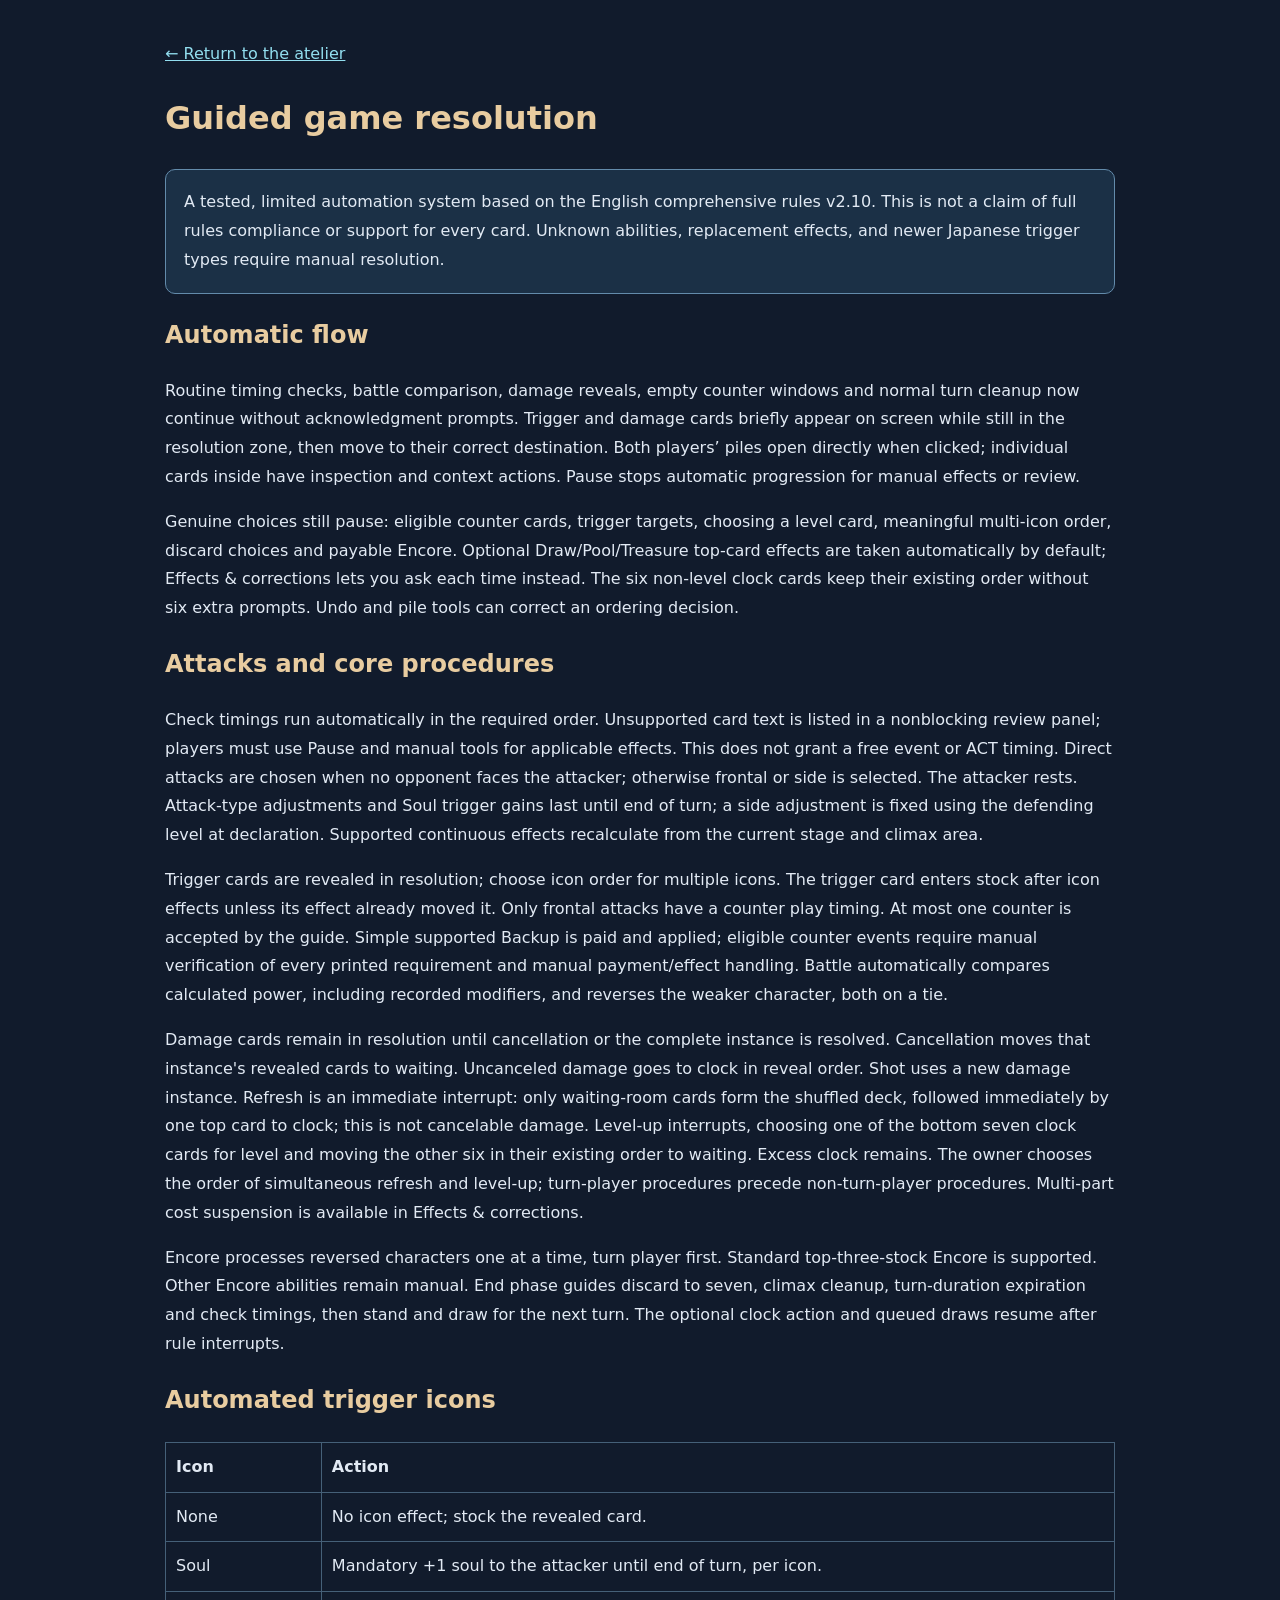
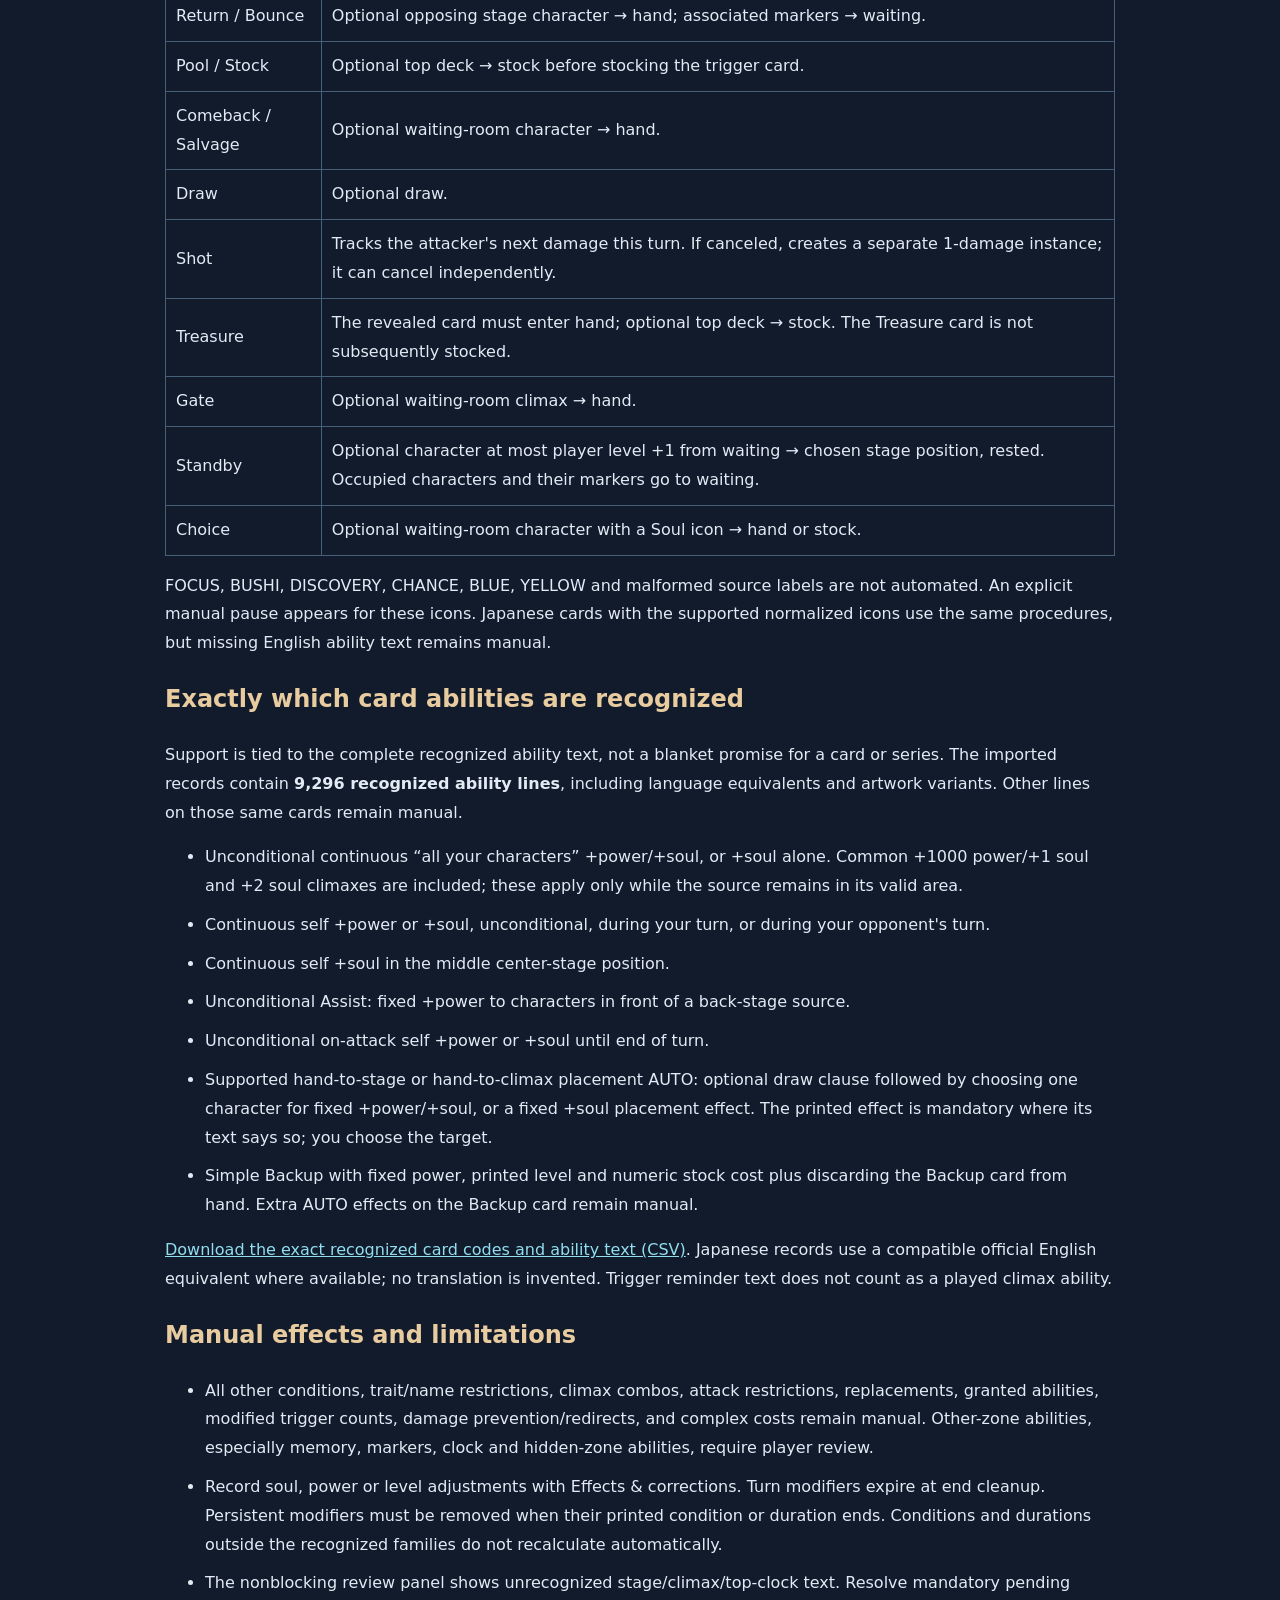
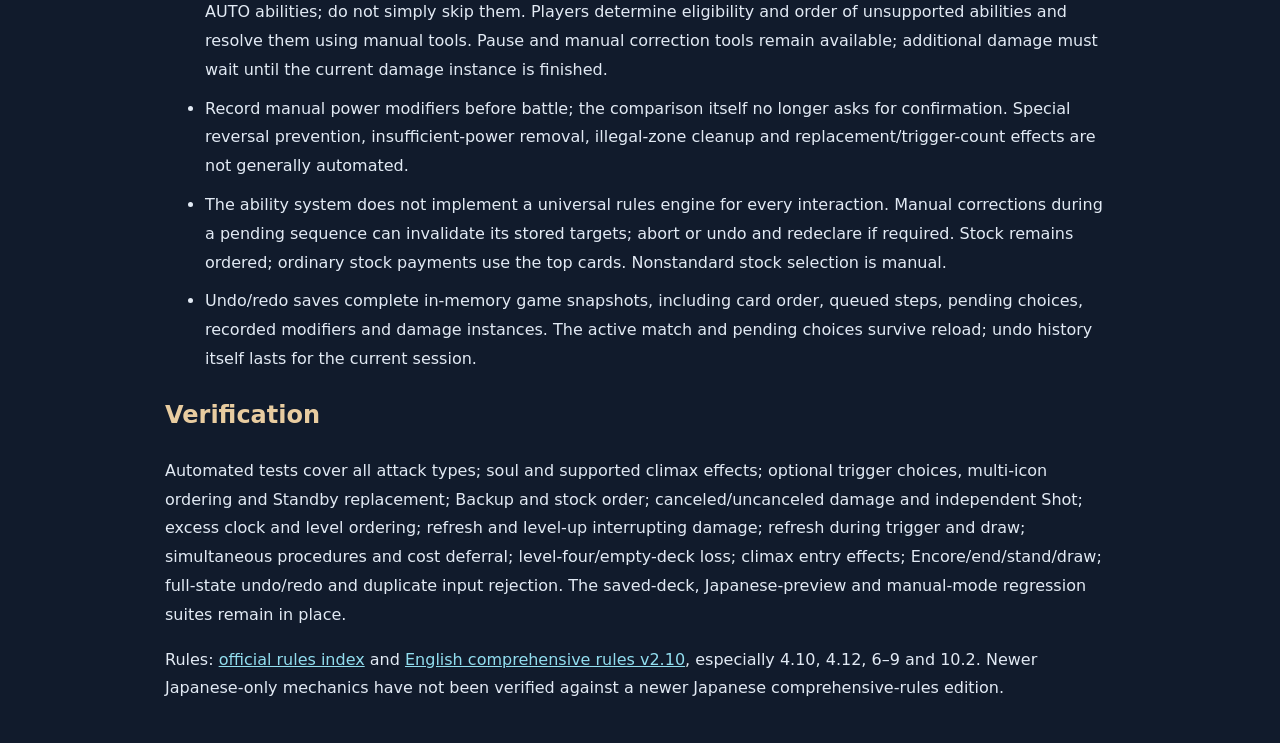
==== automation-support.html @ e381fa18 "Publish Weiss Schwarz Studio website" ====
<!doctype html><html lang="en"><meta charset="utf-8"><meta name="viewport" content="width=device-width, initial-scale=1"><title>Guided resolution — ability support</title><style>body{margin:40px auto;padding:0 24px;max-width:950px;background:#111b2c;color:#e2eaf4;font:16px/1.8 system-ui}h1,h2{color:#e8cca0}a{color:#92deef}li{margin:10px 0}aside{padding:18px;border:1px solid #638bab;background:#1b3046;border-radius:10px}table{border-collapse:collapse;width:100%}td,th{padding:10px;border:1px solid #456078;text-align:left}</style><body><a href="./?resolution=1">← Return to the atelier</a><h1>Guided game resolution</h1><aside>A tested, limited automation system based on the English comprehensive rules v2.10. This is not a claim of full rules compliance or support for every card. Unknown abilities, replacement effects, and newer Japanese trigger types require manual resolution.</aside>
<h2>Automatic flow</h2><p>Routine timing checks, battle comparison, damage reveals, empty counter windows and normal turn cleanup now continue without acknowledgment prompts. Trigger and damage cards briefly appear on screen while still in the resolution zone, then move to their correct destination. Both players’ piles open directly when clicked; individual cards inside have inspection and context actions. Pause stops automatic progression for manual effects or review.</p><p>Genuine choices still pause: eligible counter cards, trigger targets, choosing a level card, meaningful multi-icon order, discard choices and payable Encore. Optional Draw/Pool/Treasure top-card effects are taken automatically by default; Effects & corrections lets you ask each time instead. The six non-level clock cards keep their existing order without six extra prompts. Undo and pile tools can correct an ordering decision.</p><h2>Attacks and core procedures</h2><p>Check timings run automatically in the required order. Unsupported card text is listed in a nonblocking review panel; players must use Pause and manual tools for applicable effects. This does not grant a free event or ACT timing. Direct attacks are chosen when no opponent faces the attacker; otherwise frontal or side is selected. The attacker rests. Attack-type adjustments and Soul trigger gains last until end of turn; a side adjustment is fixed using the defending level at declaration. Supported continuous effects recalculate from the current stage and climax area.</p><p>Trigger cards are revealed in resolution; choose icon order for multiple icons. The trigger card enters stock after icon effects unless its effect already moved it. Only frontal attacks have a counter play timing. At most one counter is accepted by the guide. Simple supported Backup is paid and applied; eligible counter events require manual verification of every printed requirement and manual payment/effect handling. Battle automatically compares calculated power, including recorded modifiers, and reverses the weaker character, both on a tie.</p><p>Damage cards remain in resolution until cancellation or the complete instance is resolved. Cancellation moves that instance's revealed cards to waiting. Uncanceled damage goes to clock in reveal order. Shot uses a new damage instance. Refresh is an immediate interrupt: only waiting-room cards form the shuffled deck, followed immediately by one top card to clock; this is not cancelable damage. Level-up interrupts, choosing one of the bottom seven clock cards for level and moving the other six in their existing order to waiting. Excess clock remains. The owner chooses the order of simultaneous refresh and level-up; turn-player procedures precede non-turn-player procedures. Multi-part cost suspension is available in Effects & corrections.</p><p>Encore processes reversed characters one at a time, turn player first. Standard top-three-stock Encore is supported. Other Encore abilities remain manual. End phase guides discard to seven, climax cleanup, turn-duration expiration and check timings, then stand and draw for the next turn. The optional clock action and queued draws resume after rule interrupts.</p>
<h2>Automated trigger icons</h2><table><tr><th>Icon</th><th>Action</th></tr><tr><td>None</td><td>No icon effect; stock the revealed card.</td></tr><tr><td>Soul</td><td>Mandatory +1 soul to the attacker until end of turn, per icon.</td></tr><tr><td>Return / Bounce</td><td>Optional opposing stage character → hand; associated markers → waiting.</td></tr><tr><td>Pool / Stock</td><td>Optional top deck → stock before stocking the trigger card.</td></tr><tr><td>Comeback / Salvage</td><td>Optional waiting-room character → hand.</td></tr><tr><td>Draw</td><td>Optional draw.</td></tr><tr><td>Shot</td><td>Tracks the attacker's next damage this turn. If canceled, creates a separate 1-damage instance; it can cancel independently.</td></tr><tr><td>Treasure</td><td>The revealed card must enter hand; optional top deck → stock. The Treasure card is not subsequently stocked.</td></tr><tr><td>Gate</td><td>Optional waiting-room climax → hand.</td></tr><tr><td>Standby</td><td>Optional character at most player level +1 from waiting → chosen stage position, rested. Occupied characters and their markers go to waiting.</td></tr><tr><td>Choice</td><td>Optional waiting-room character with a Soul icon → hand or stock.</td></tr></table><p>FOCUS, BUSHI, DISCOVERY, CHANCE, BLUE, YELLOW and malformed source labels are not automated. An explicit manual pause appears for these icons. Japanese cards with the supported normalized icons use the same procedures, but missing English ability text remains manual.</p>
<h2>Exactly which card abilities are recognized</h2><p>Support is tied to the complete recognized ability text, not a blanket promise for a card or series. The imported records contain <b>9,296 recognized ability lines</b>, including language equivalents and artwork variants. Other lines on those same cards remain manual.</p><ul><li>Unconditional continuous “all your characters” +power/+soul, or +soul alone. Common +1000 power/+1 soul and +2 soul climaxes are included; these apply only while the source remains in its valid area.</li><li>Continuous self +power or +soul, unconditional, during your turn, or during your opponent's turn.</li><li>Continuous self +soul in the middle center-stage position.</li><li>Unconditional Assist: fixed +power to characters in front of a back-stage source.</li><li>Unconditional on-attack self +power or +soul until end of turn.</li><li>Supported hand-to-stage or hand-to-climax placement AUTO: optional draw clause followed by choosing one character for fixed +power/+soul, or a fixed +soul placement effect. The printed effect is mandatory where its text says so; you choose the target.</li><li>Simple Backup with fixed power, printed level and numeric stock cost plus discarding the Backup card from hand. Extra AUTO effects on the Backup card remain manual.</li></ul><p><a href="automated-card-abilities.csv">Download the exact recognized card codes and ability text (CSV)</a>. Japanese records use a compatible official English equivalent where available; no translation is invented. Trigger reminder text does not count as a played climax ability.</p>
<h2>Manual effects and limitations</h2><ul><li>All other conditions, trait/name restrictions, climax combos, attack restrictions, replacements, granted abilities, modified trigger counts, damage prevention/redirects, and complex costs remain manual. Other-zone abilities, especially memory, markers, clock and hidden-zone abilities, require player review.</li><li>Record soul, power or level adjustments with Effects & corrections. Turn modifiers expire at end cleanup. Persistent modifiers must be removed when their printed condition or duration ends. Conditions and durations outside the recognized families do not recalculate automatically.</li><li>The nonblocking review panel shows unrecognized stage/climax/top-clock text. Resolve mandatory pending AUTO abilities; do not simply skip them. Players determine eligibility and order of unsupported abilities and resolve them using manual tools. Pause and manual correction tools remain available; additional damage must wait until the current damage instance is finished.</li><li>Record manual power modifiers before battle; the comparison itself no longer asks for confirmation. Special reversal prevention, insufficient-power removal, illegal-zone cleanup and replacement/trigger-count effects are not generally automated.</li><li>The ability system does not implement a universal rules engine for every interaction. Manual corrections during a pending sequence can invalidate its stored targets; abort or undo and redeclare if required. Stock remains ordered; ordinary stock payments use the top cards. Nonstandard stock selection is manual.</li><li>Undo/redo saves complete in-memory game snapshots, including card order, queued steps, pending choices, recorded modifiers and damage instances. The active match and pending choices survive reload; undo history itself lasts for the current session.</li></ul>
<h2>Verification</h2><p>Automated tests cover all attack types; soul and supported climax effects; optional trigger choices, multi-icon ordering and Standby replacement; Backup and stock order; canceled/uncanceled damage and independent Shot; excess clock and level ordering; refresh and level-up interrupting damage; refresh during trigger and draw; simultaneous procedures and cost deferral; level-four/empty-deck loss; climax entry effects; Encore/end/stand/draw; full-state undo/redo and duplicate input rejection. The saved-deck, Japanese-preview and manual-mode regression suites remain in place.</p><p>Rules: <a href="https://en.ws-tcg.com/rules/">official rules index</a> and <a href="https://en.ws-tcg.com/wordpress/wp-content/uploads/2025/09/17165346/WSE-Comprehensive-Rules-v2.10.pdf">English comprehensive rules v2.10</a>, especially 4.10, 4.12, 6–9 and 10.2. Newer Japanese-only mechanics have not been verified against a newer Japanese comprehensive-rules edition.</p></body></html>
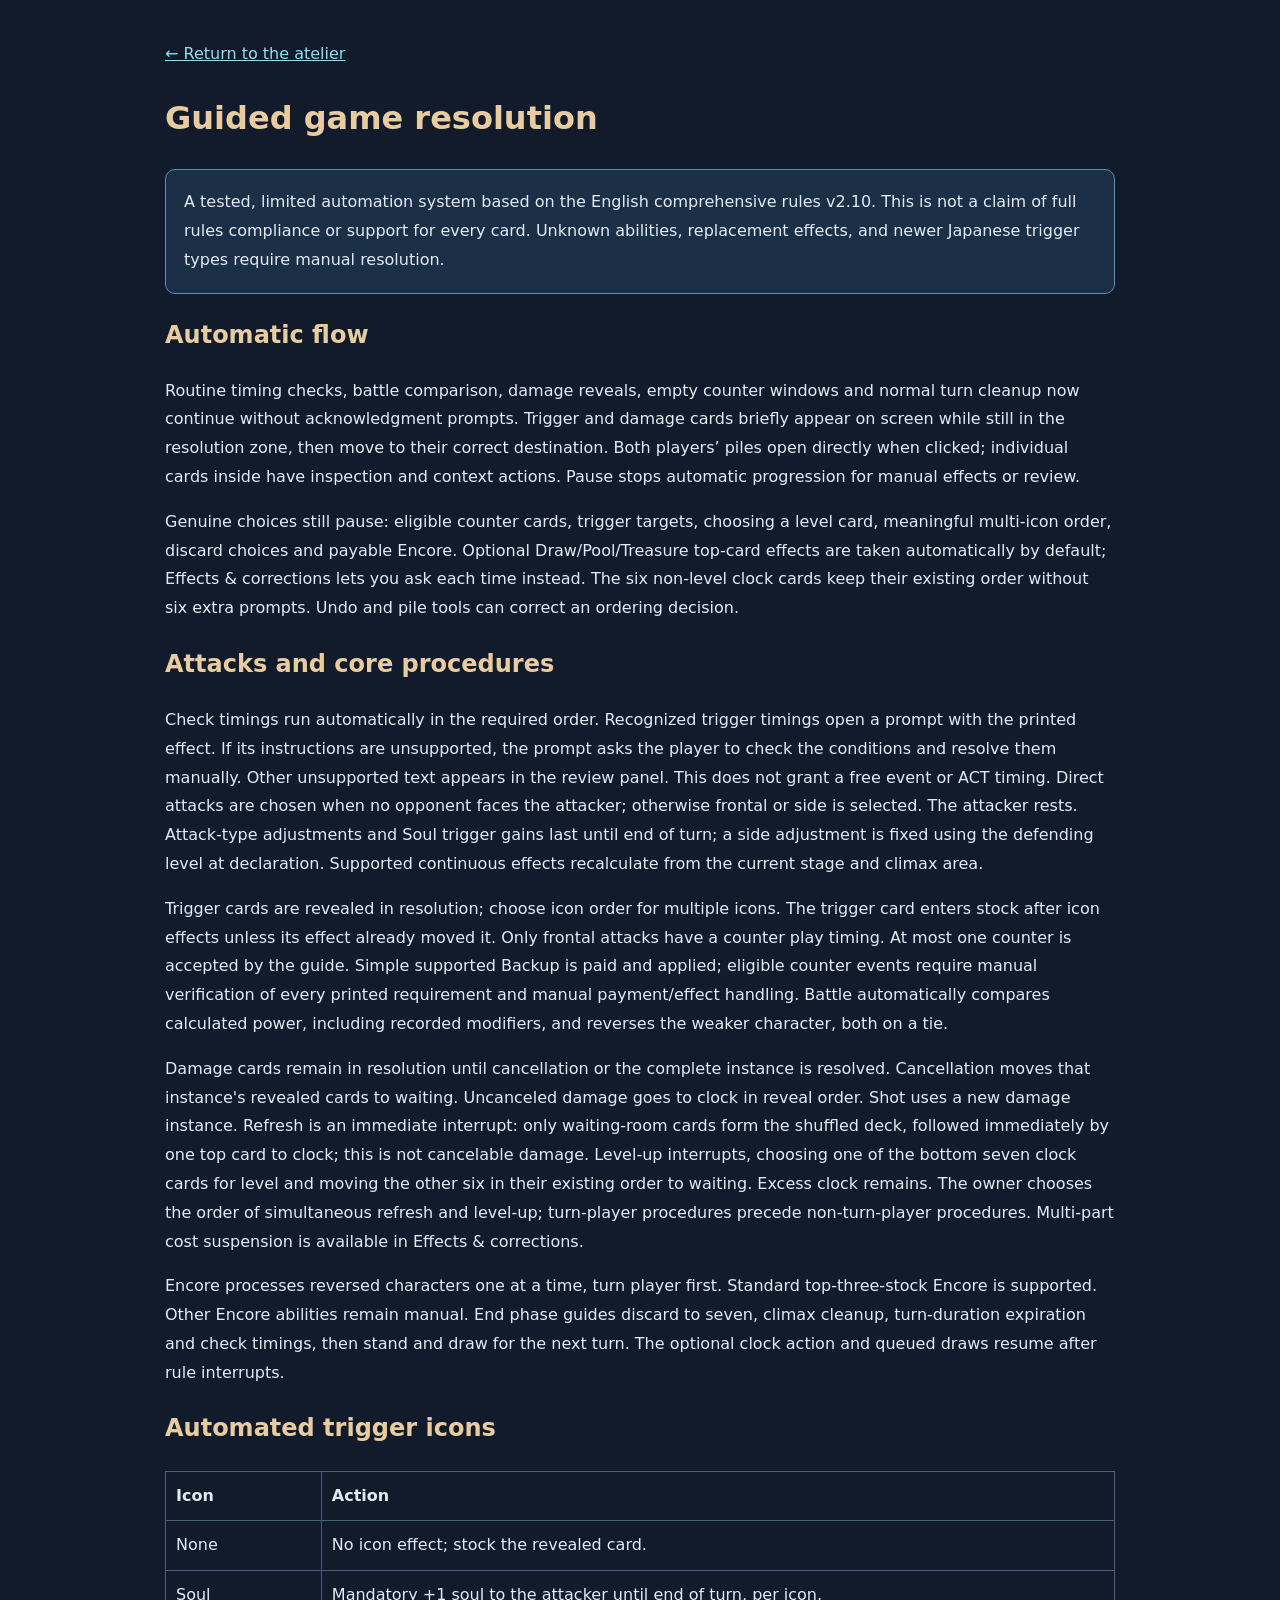
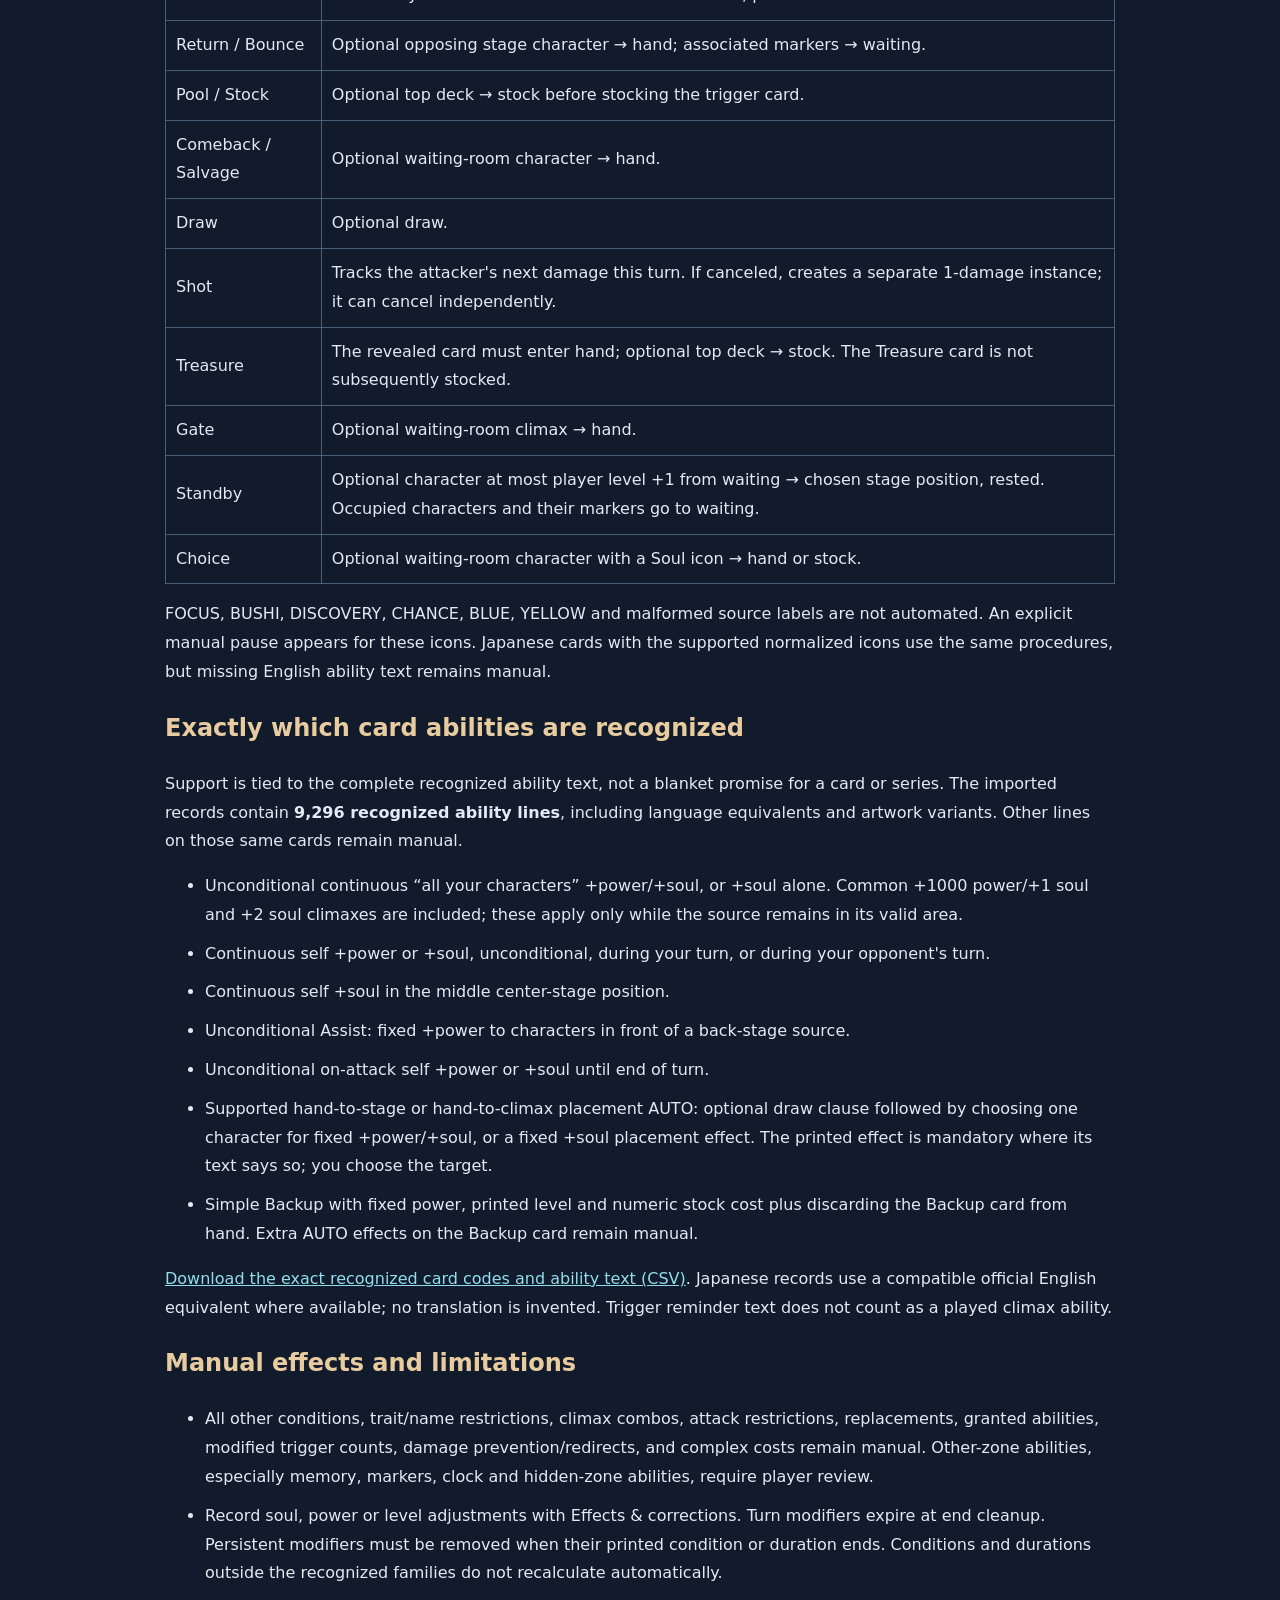
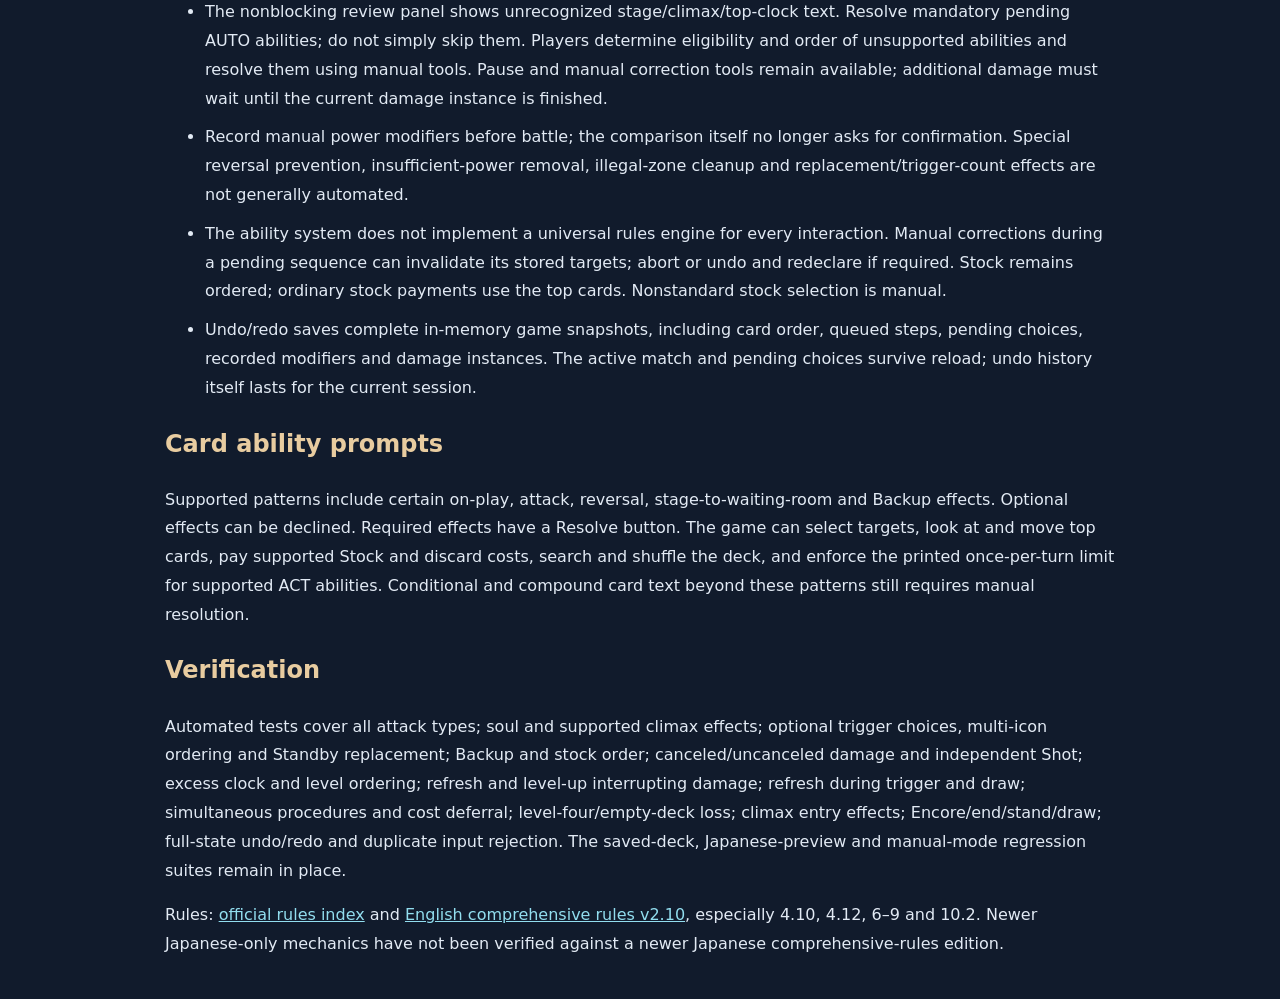
==== commit 458a249f: "Show live Power and guide triggered card effects" ====
--- a/automation-support.html
+++ b/automation-support.html
@@ -1,6 +1,6 @@
 <!doctype html><html lang="en"><meta charset="utf-8"><meta name="viewport" content="width=device-width, initial-scale=1"><title>Guided resolution — ability support</title><style>body{margin:40px auto;padding:0 24px;max-width:950px;background:#111b2c;color:#e2eaf4;font:16px/1.8 system-ui}h1,h2{color:#e8cca0}a{color:#92deef}li{margin:10px 0}aside{padding:18px;border:1px solid #638bab;background:#1b3046;border-radius:10px}table{border-collapse:collapse;width:100%}td,th{padding:10px;border:1px solid #456078;text-align:left}</style><body><a href="./?resolution=1">← Return to the atelier</a><h1>Guided game resolution</h1><aside>A tested, limited automation system based on the English comprehensive rules v2.10. This is not a claim of full rules compliance or support for every card. Unknown abilities, replacement effects, and newer Japanese trigger types require manual resolution.</aside>
-<h2>Automatic flow</h2><p>Routine timing checks, battle comparison, damage reveals, empty counter windows and normal turn cleanup now continue without acknowledgment prompts. Trigger and damage cards briefly appear on screen while still in the resolution zone, then move to their correct destination. Both players’ piles open directly when clicked; individual cards inside have inspection and context actions. Pause stops automatic progression for manual effects or review.</p><p>Genuine choices still pause: eligible counter cards, trigger targets, choosing a level card, meaningful multi-icon order, discard choices and payable Encore. Optional Draw/Pool/Treasure top-card effects are taken automatically by default; Effects & corrections lets you ask each time instead. The six non-level clock cards keep their existing order without six extra prompts. Undo and pile tools can correct an ordering decision.</p><h2>Attacks and core procedures</h2><p>Check timings run automatically in the required order. Unsupported card text is listed in a nonblocking review panel; players must use Pause and manual tools for applicable effects. This does not grant a free event or ACT timing. Direct attacks are chosen when no opponent faces the attacker; otherwise frontal or side is selected. The attacker rests. Attack-type adjustments and Soul trigger gains last until end of turn; a side adjustment is fixed using the defending level at declaration. Supported continuous effects recalculate from the current stage and climax area.</p><p>Trigger cards are revealed in resolution; choose icon order for multiple icons. The trigger card enters stock after icon effects unless its effect already moved it. Only frontal attacks have a counter play timing. At most one counter is accepted by the guide. Simple supported Backup is paid and applied; eligible counter events require manual verification of every printed requirement and manual payment/effect handling. Battle automatically compares calculated power, including recorded modifiers, and reverses the weaker character, both on a tie.</p><p>Damage cards remain in resolution until cancellation or the complete instance is resolved. Cancellation moves that instance's revealed cards to waiting. Uncanceled damage goes to clock in reveal order. Shot uses a new damage instance. Refresh is an immediate interrupt: only waiting-room cards form the shuffled deck, followed immediately by one top card to clock; this is not cancelable damage. Level-up interrupts, choosing one of the bottom seven clock cards for level and moving the other six in their existing order to waiting. Excess clock remains. The owner chooses the order of simultaneous refresh and level-up; turn-player procedures precede non-turn-player procedures. Multi-part cost suspension is available in Effects & corrections.</p><p>Encore processes reversed characters one at a time, turn player first. Standard top-three-stock Encore is supported. Other Encore abilities remain manual. End phase guides discard to seven, climax cleanup, turn-duration expiration and check timings, then stand and draw for the next turn. The optional clock action and queued draws resume after rule interrupts.</p>
+<h2>Automatic flow</h2><p>Routine timing checks, battle comparison, damage reveals, empty counter windows and normal turn cleanup now continue without acknowledgment prompts. Trigger and damage cards briefly appear on screen while still in the resolution zone, then move to their correct destination. Both players’ piles open directly when clicked; individual cards inside have inspection and context actions. Pause stops automatic progression for manual effects or review.</p><p>Genuine choices still pause: eligible counter cards, trigger targets, choosing a level card, meaningful multi-icon order, discard choices and payable Encore. Optional Draw/Pool/Treasure top-card effects are taken automatically by default; Effects & corrections lets you ask each time instead. The six non-level clock cards keep their existing order without six extra prompts. Undo and pile tools can correct an ordering decision.</p><h2>Attacks and core procedures</h2><p>Check timings run automatically in the required order. Recognized trigger timings open a prompt with the printed effect. If its instructions are unsupported, the prompt asks the player to check the conditions and resolve them manually. Other unsupported text appears in the review panel. This does not grant a free event or ACT timing. Direct attacks are chosen when no opponent faces the attacker; otherwise frontal or side is selected. The attacker rests. Attack-type adjustments and Soul trigger gains last until end of turn; a side adjustment is fixed using the defending level at declaration. Supported continuous effects recalculate from the current stage and climax area.</p><p>Trigger cards are revealed in resolution; choose icon order for multiple icons. The trigger card enters stock after icon effects unless its effect already moved it. Only frontal attacks have a counter play timing. At most one counter is accepted by the guide. Simple supported Backup is paid and applied; eligible counter events require manual verification of every printed requirement and manual payment/effect handling. Battle automatically compares calculated power, including recorded modifiers, and reverses the weaker character, both on a tie.</p><p>Damage cards remain in resolution until cancellation or the complete instance is resolved. Cancellation moves that instance's revealed cards to waiting. Uncanceled damage goes to clock in reveal order. Shot uses a new damage instance. Refresh is an immediate interrupt: only waiting-room cards form the shuffled deck, followed immediately by one top card to clock; this is not cancelable damage. Level-up interrupts, choosing one of the bottom seven clock cards for level and moving the other six in their existing order to waiting. Excess clock remains. The owner chooses the order of simultaneous refresh and level-up; turn-player procedures precede non-turn-player procedures. Multi-part cost suspension is available in Effects & corrections.</p><p>Encore processes reversed characters one at a time, turn player first. Standard top-three-stock Encore is supported. Other Encore abilities remain manual. End phase guides discard to seven, climax cleanup, turn-duration expiration and check timings, then stand and draw for the next turn. The optional clock action and queued draws resume after rule interrupts.</p>
 <h2>Automated trigger icons</h2><table><tr><th>Icon</th><th>Action</th></tr><tr><td>None</td><td>No icon effect; stock the revealed card.</td></tr><tr><td>Soul</td><td>Mandatory +1 soul to the attacker until end of turn, per icon.</td></tr><tr><td>Return / Bounce</td><td>Optional opposing stage character → hand; associated markers → waiting.</td></tr><tr><td>Pool / Stock</td><td>Optional top deck → stock before stocking the trigger card.</td></tr><tr><td>Comeback / Salvage</td><td>Optional waiting-room character → hand.</td></tr><tr><td>Draw</td><td>Optional draw.</td></tr><tr><td>Shot</td><td>Tracks the attacker's next damage this turn. If canceled, creates a separate 1-damage instance; it can cancel independently.</td></tr><tr><td>Treasure</td><td>The revealed card must enter hand; optional top deck → stock. The Treasure card is not subsequently stocked.</td></tr><tr><td>Gate</td><td>Optional waiting-room climax → hand.</td></tr><tr><td>Standby</td><td>Optional character at most player level +1 from waiting → chosen stage position, rested. Occupied characters and their markers go to waiting.</td></tr><tr><td>Choice</td><td>Optional waiting-room character with a Soul icon → hand or stock.</td></tr></table><p>FOCUS, BUSHI, DISCOVERY, CHANCE, BLUE, YELLOW and malformed source labels are not automated. An explicit manual pause appears for these icons. Japanese cards with the supported normalized icons use the same procedures, but missing English ability text remains manual.</p>
 <h2>Exactly which card abilities are recognized</h2><p>Support is tied to the complete recognized ability text, not a blanket promise for a card or series. The imported records contain <b>9,296 recognized ability lines</b>, including language equivalents and artwork variants. Other lines on those same cards remain manual.</p><ul><li>Unconditional continuous “all your characters” +power/+soul, or +soul alone. Common +1000 power/+1 soul and +2 soul climaxes are included; these apply only while the source remains in its valid area.</li><li>Continuous self +power or +soul, unconditional, during your turn, or during your opponent's turn.</li><li>Continuous self +soul in the middle center-stage position.</li><li>Unconditional Assist: fixed +power to characters in front of a back-stage source.</li><li>Unconditional on-attack self +power or +soul until end of turn.</li><li>Supported hand-to-stage or hand-to-climax placement AUTO: optional draw clause followed by choosing one character for fixed +power/+soul, or a fixed +soul placement effect. The printed effect is mandatory where its text says so; you choose the target.</li><li>Simple Backup with fixed power, printed level and numeric stock cost plus discarding the Backup card from hand. Extra AUTO effects on the Backup card remain manual.</li></ul><p><a href="automated-card-abilities.csv">Download the exact recognized card codes and ability text (CSV)</a>. Japanese records use a compatible official English equivalent where available; no translation is invented. Trigger reminder text does not count as a played climax ability.</p>
 <h2>Manual effects and limitations</h2><ul><li>All other conditions, trait/name restrictions, climax combos, attack restrictions, replacements, granted abilities, modified trigger counts, damage prevention/redirects, and complex costs remain manual. Other-zone abilities, especially memory, markers, clock and hidden-zone abilities, require player review.</li><li>Record soul, power or level adjustments with Effects & corrections. Turn modifiers expire at end cleanup. Persistent modifiers must be removed when their printed condition or duration ends. Conditions and durations outside the recognized families do not recalculate automatically.</li><li>The nonblocking review panel shows unrecognized stage/climax/top-clock text. Resolve mandatory pending AUTO abilities; do not simply skip them. Players determine eligibility and order of unsupported abilities and resolve them using manual tools. Pause and manual correction tools remain available; additional damage must wait until the current damage instance is finished.</li><li>Record manual power modifiers before battle; the comparison itself no longer asks for confirmation. Special reversal prevention, insufficient-power removal, illegal-zone cleanup and replacement/trigger-count effects are not generally automated.</li><li>The ability system does not implement a universal rules engine for every interaction. Manual corrections during a pending sequence can invalidate its stored targets; abort or undo and redeclare if required. Stock remains ordered; ordinary stock payments use the top cards. Nonstandard stock selection is manual.</li><li>Undo/redo saves complete in-memory game snapshots, including card order, queued steps, pending choices, recorded modifiers and damage instances. The active match and pending choices survive reload; undo history itself lasts for the current session.</li></ul>
-<h2>Verification</h2><p>Automated tests cover all attack types; soul and supported climax effects; optional trigger choices, multi-icon ordering and Standby replacement; Backup and stock order; canceled/uncanceled damage and independent Shot; excess clock and level ordering; refresh and level-up interrupting damage; refresh during trigger and draw; simultaneous procedures and cost deferral; level-four/empty-deck loss; climax entry effects; Encore/end/stand/draw; full-state undo/redo and duplicate input rejection. The saved-deck, Japanese-preview and manual-mode regression suites remain in place.</p><p>Rules: <a href="https://en.ws-tcg.com/rules/">official rules index</a> and <a href="https://en.ws-tcg.com/wordpress/wp-content/uploads/2025/09/17165346/WSE-Comprehensive-Rules-v2.10.pdf">English comprehensive rules v2.10</a>, especially 4.10, 4.12, 6–9 and 10.2. Newer Japanese-only mechanics have not been verified against a newer Japanese comprehensive-rules edition.</p></body></html>
+<h2>Card ability prompts</h2><p>Supported patterns include certain on-play, attack, reversal, stage-to-waiting-room and Backup effects. Optional effects can be declined. Required effects have a Resolve button. The game can select targets, look at and move top cards, pay supported Stock and discard costs, search and shuffle the deck, and enforce the printed once-per-turn limit for supported ACT abilities. Conditional and compound card text beyond these patterns still requires manual resolution.</p><h2>Verification</h2><p>Automated tests cover all attack types; soul and supported climax effects; optional trigger choices, multi-icon ordering and Standby replacement; Backup and stock order; canceled/uncanceled damage and independent Shot; excess clock and level ordering; refresh and level-up interrupting damage; refresh during trigger and draw; simultaneous procedures and cost deferral; level-four/empty-deck loss; climax entry effects; Encore/end/stand/draw; full-state undo/redo and duplicate input rejection. The saved-deck, Japanese-preview and manual-mode regression suites remain in place.</p><p>Rules: <a href="https://en.ws-tcg.com/rules/">official rules index</a> and <a href="https://en.ws-tcg.com/wordpress/wp-content/uploads/2025/09/17165346/WSE-Comprehensive-Rules-v2.10.pdf">English comprehensive rules v2.10</a>, especially 4.10, 4.12, 6–9 and 10.2. Newer Japanese-only mechanics have not been verified against a newer Japanese comprehensive-rules edition.</p></body></html>
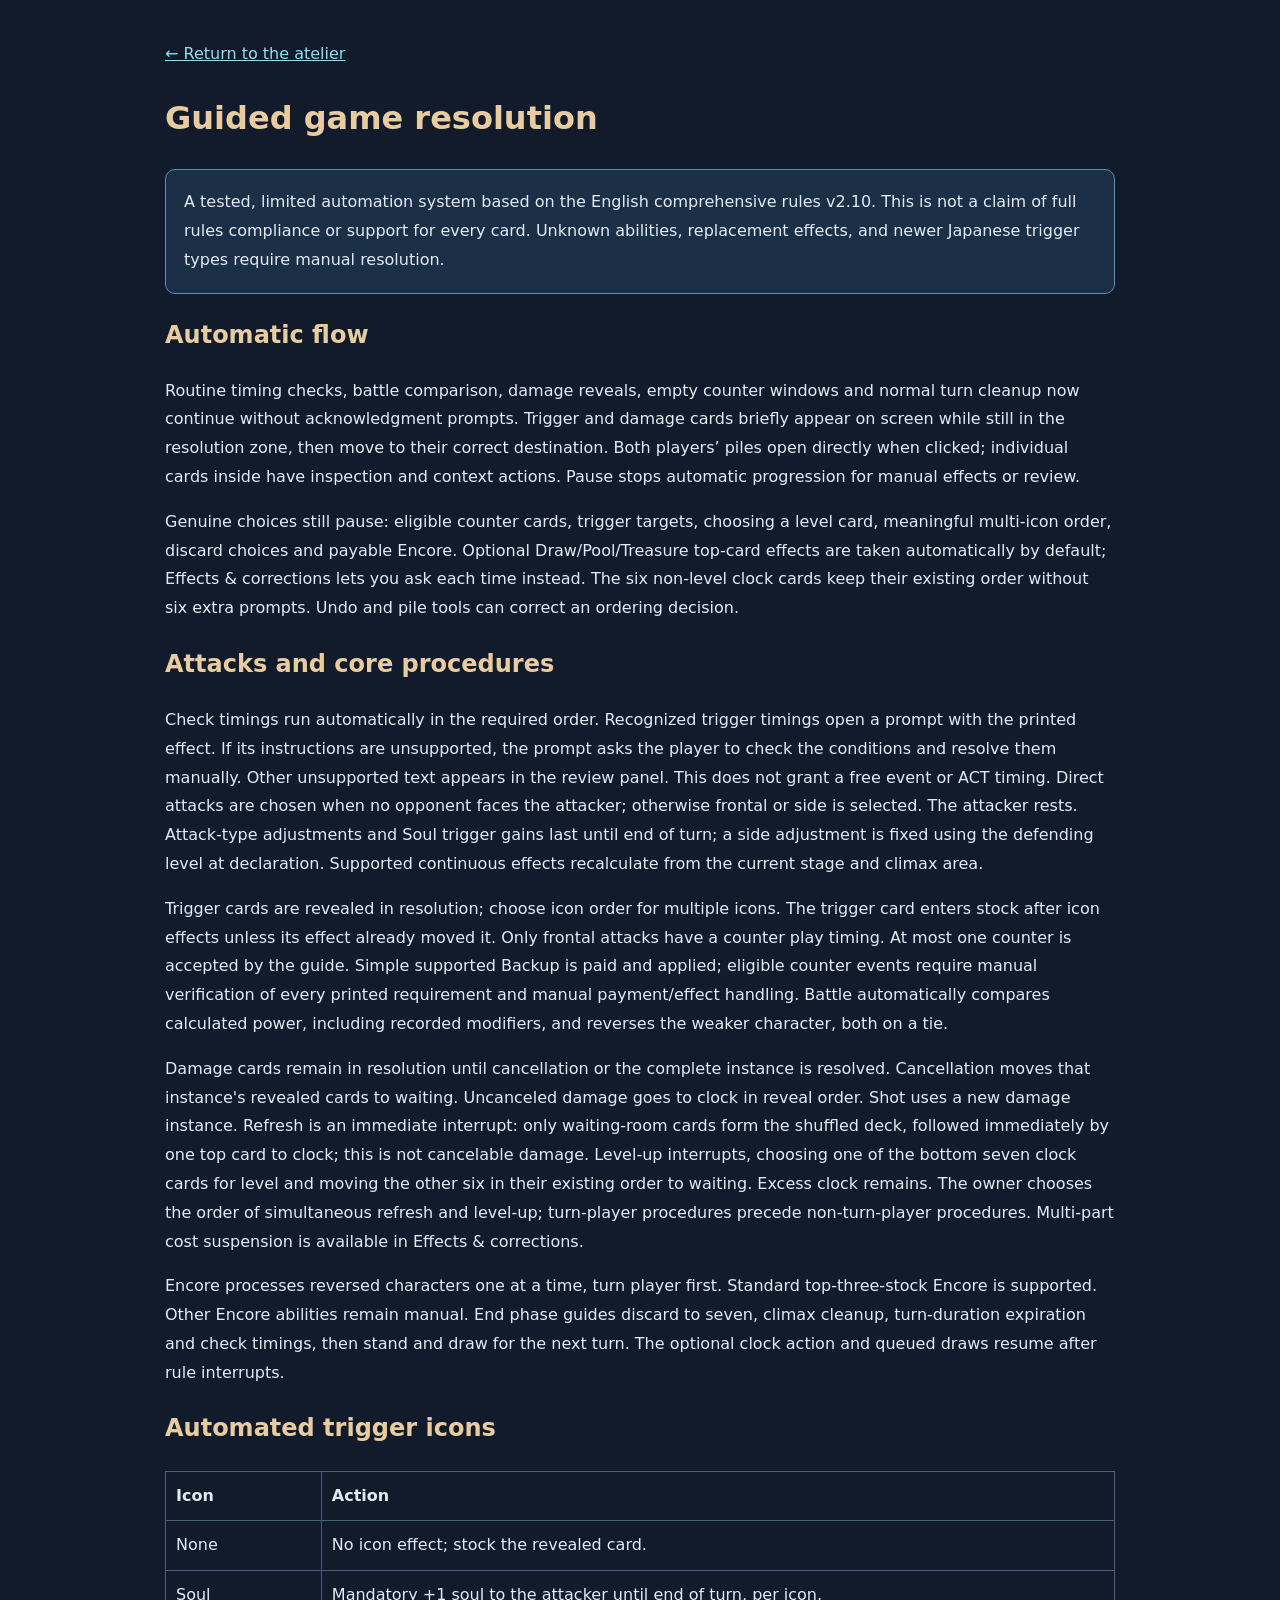
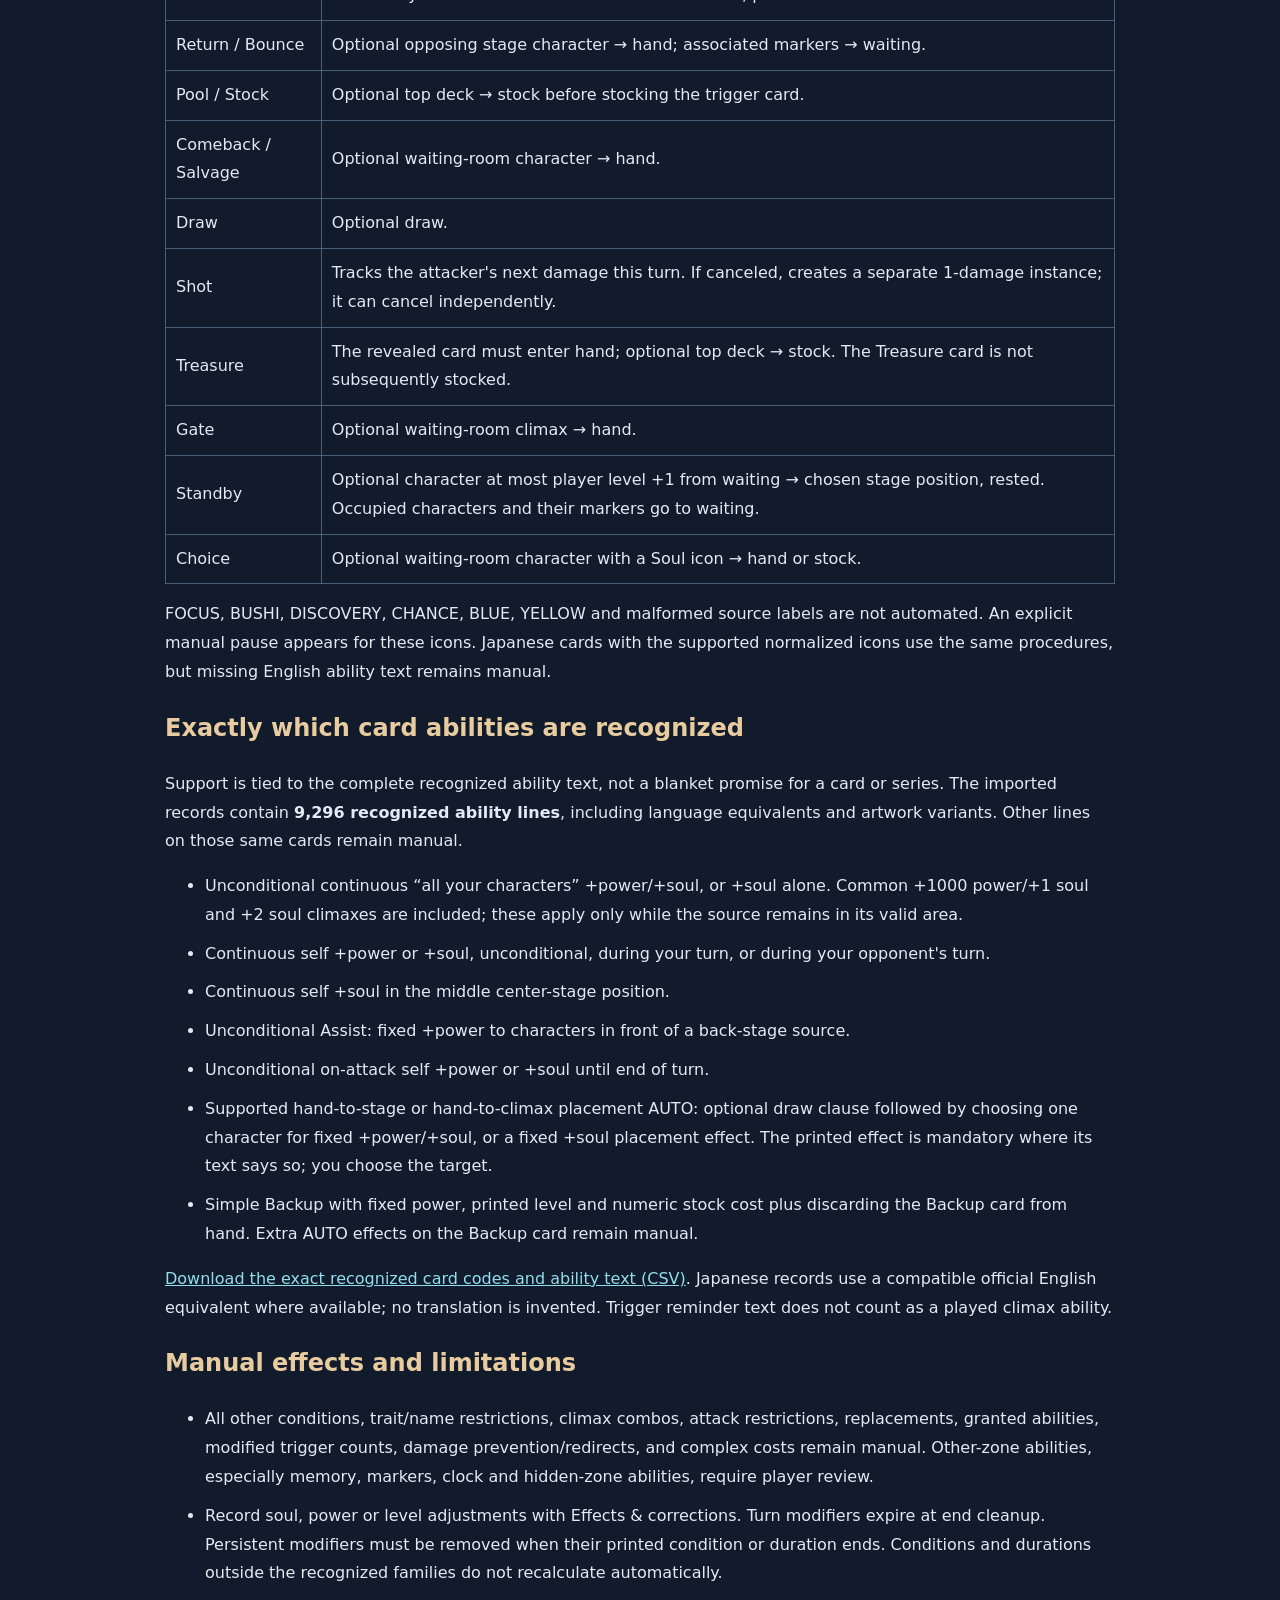
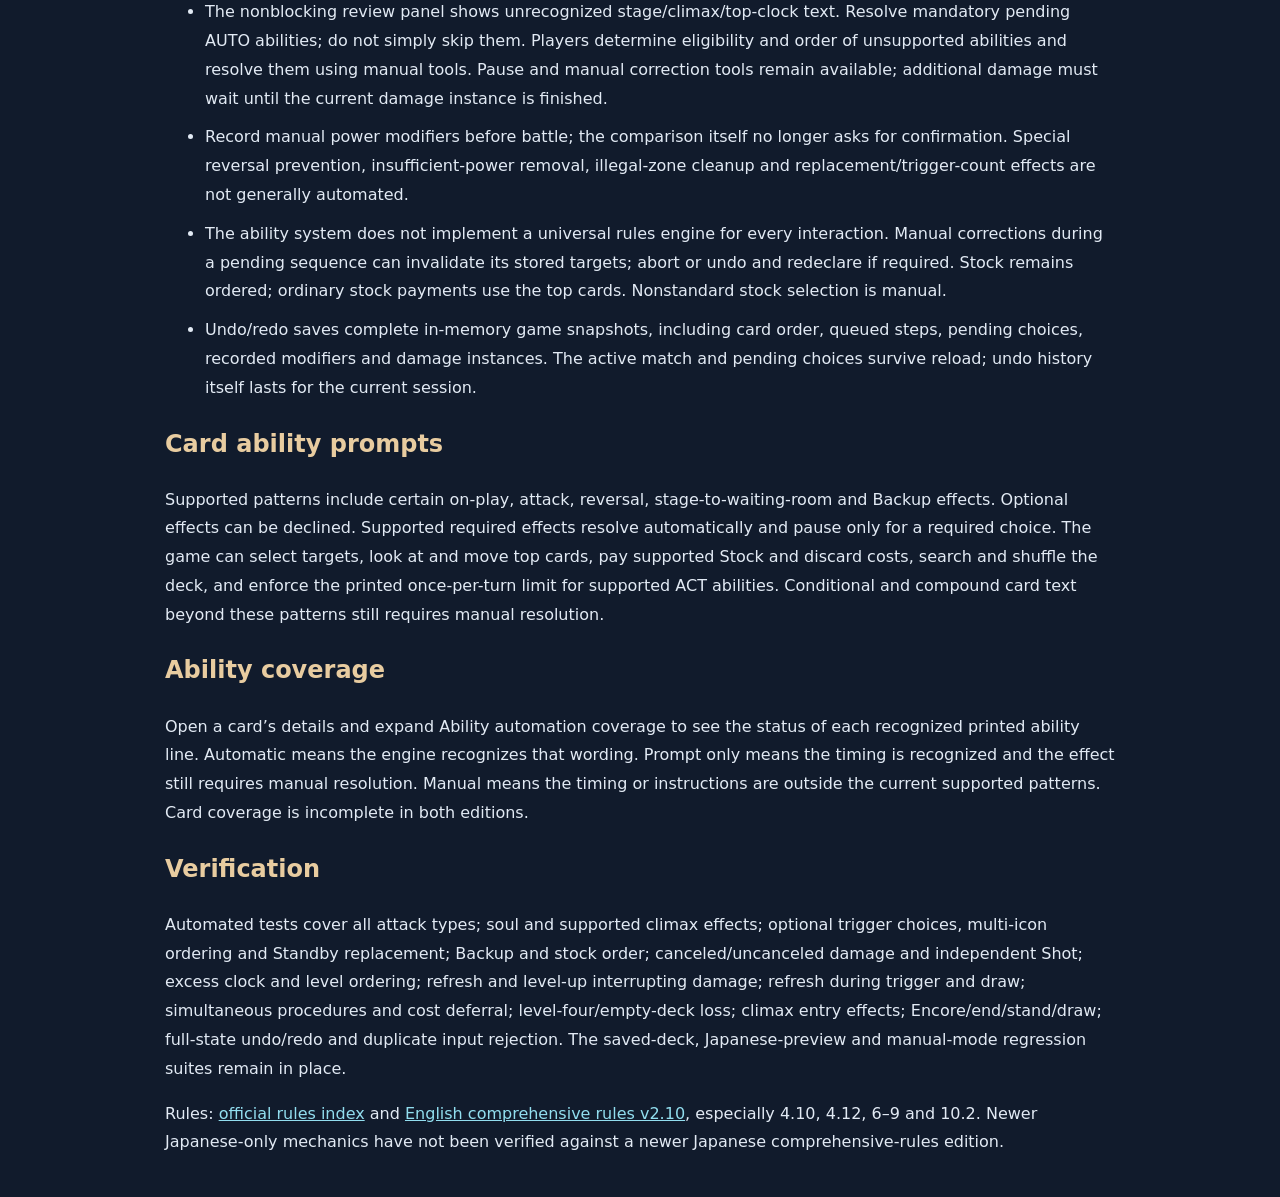
==== commit 695d9d9b: "Resolve mandatory abilities, highlight targets and track coverage" ====
--- a/automation-support.html
+++ b/automation-support.html
@@ -3,4 +3,4 @@
 <h2>Automated trigger icons</h2><table><tr><th>Icon</th><th>Action</th></tr><tr><td>None</td><td>No icon effect; stock the revealed card.</td></tr><tr><td>Soul</td><td>Mandatory +1 soul to the attacker until end of turn, per icon.</td></tr><tr><td>Return / Bounce</td><td>Optional opposing stage character → hand; associated markers → waiting.</td></tr><tr><td>Pool / Stock</td><td>Optional top deck → stock before stocking the trigger card.</td></tr><tr><td>Comeback / Salvage</td><td>Optional waiting-room character → hand.</td></tr><tr><td>Draw</td><td>Optional draw.</td></tr><tr><td>Shot</td><td>Tracks the attacker's next damage this turn. If canceled, creates a separate 1-damage instance; it can cancel independently.</td></tr><tr><td>Treasure</td><td>The revealed card must enter hand; optional top deck → stock. The Treasure card is not subsequently stocked.</td></tr><tr><td>Gate</td><td>Optional waiting-room climax → hand.</td></tr><tr><td>Standby</td><td>Optional character at most player level +1 from waiting → chosen stage position, rested. Occupied characters and their markers go to waiting.</td></tr><tr><td>Choice</td><td>Optional waiting-room character with a Soul icon → hand or stock.</td></tr></table><p>FOCUS, BUSHI, DISCOVERY, CHANCE, BLUE, YELLOW and malformed source labels are not automated. An explicit manual pause appears for these icons. Japanese cards with the supported normalized icons use the same procedures, but missing English ability text remains manual.</p>
 <h2>Exactly which card abilities are recognized</h2><p>Support is tied to the complete recognized ability text, not a blanket promise for a card or series. The imported records contain <b>9,296 recognized ability lines</b>, including language equivalents and artwork variants. Other lines on those same cards remain manual.</p><ul><li>Unconditional continuous “all your characters” +power/+soul, or +soul alone. Common +1000 power/+1 soul and +2 soul climaxes are included; these apply only while the source remains in its valid area.</li><li>Continuous self +power or +soul, unconditional, during your turn, or during your opponent's turn.</li><li>Continuous self +soul in the middle center-stage position.</li><li>Unconditional Assist: fixed +power to characters in front of a back-stage source.</li><li>Unconditional on-attack self +power or +soul until end of turn.</li><li>Supported hand-to-stage or hand-to-climax placement AUTO: optional draw clause followed by choosing one character for fixed +power/+soul, or a fixed +soul placement effect. The printed effect is mandatory where its text says so; you choose the target.</li><li>Simple Backup with fixed power, printed level and numeric stock cost plus discarding the Backup card from hand. Extra AUTO effects on the Backup card remain manual.</li></ul><p><a href="automated-card-abilities.csv">Download the exact recognized card codes and ability text (CSV)</a>. Japanese records use a compatible official English equivalent where available; no translation is invented. Trigger reminder text does not count as a played climax ability.</p>
 <h2>Manual effects and limitations</h2><ul><li>All other conditions, trait/name restrictions, climax combos, attack restrictions, replacements, granted abilities, modified trigger counts, damage prevention/redirects, and complex costs remain manual. Other-zone abilities, especially memory, markers, clock and hidden-zone abilities, require player review.</li><li>Record soul, power or level adjustments with Effects & corrections. Turn modifiers expire at end cleanup. Persistent modifiers must be removed when their printed condition or duration ends. Conditions and durations outside the recognized families do not recalculate automatically.</li><li>The nonblocking review panel shows unrecognized stage/climax/top-clock text. Resolve mandatory pending AUTO abilities; do not simply skip them. Players determine eligibility and order of unsupported abilities and resolve them using manual tools. Pause and manual correction tools remain available; additional damage must wait until the current damage instance is finished.</li><li>Record manual power modifiers before battle; the comparison itself no longer asks for confirmation. Special reversal prevention, insufficient-power removal, illegal-zone cleanup and replacement/trigger-count effects are not generally automated.</li><li>The ability system does not implement a universal rules engine for every interaction. Manual corrections during a pending sequence can invalidate its stored targets; abort or undo and redeclare if required. Stock remains ordered; ordinary stock payments use the top cards. Nonstandard stock selection is manual.</li><li>Undo/redo saves complete in-memory game snapshots, including card order, queued steps, pending choices, recorded modifiers and damage instances. The active match and pending choices survive reload; undo history itself lasts for the current session.</li></ul>
-<h2>Card ability prompts</h2><p>Supported patterns include certain on-play, attack, reversal, stage-to-waiting-room and Backup effects. Optional effects can be declined. Required effects have a Resolve button. The game can select targets, look at and move top cards, pay supported Stock and discard costs, search and shuffle the deck, and enforce the printed once-per-turn limit for supported ACT abilities. Conditional and compound card text beyond these patterns still requires manual resolution.</p><h2>Verification</h2><p>Automated tests cover all attack types; soul and supported climax effects; optional trigger choices, multi-icon ordering and Standby replacement; Backup and stock order; canceled/uncanceled damage and independent Shot; excess clock and level ordering; refresh and level-up interrupting damage; refresh during trigger and draw; simultaneous procedures and cost deferral; level-four/empty-deck loss; climax entry effects; Encore/end/stand/draw; full-state undo/redo and duplicate input rejection. The saved-deck, Japanese-preview and manual-mode regression suites remain in place.</p><p>Rules: <a href="https://en.ws-tcg.com/rules/">official rules index</a> and <a href="https://en.ws-tcg.com/wordpress/wp-content/uploads/2025/09/17165346/WSE-Comprehensive-Rules-v2.10.pdf">English comprehensive rules v2.10</a>, especially 4.10, 4.12, 6–9 and 10.2. Newer Japanese-only mechanics have not been verified against a newer Japanese comprehensive-rules edition.</p></body></html>
+<h2>Card ability prompts</h2><p>Supported patterns include certain on-play, attack, reversal, stage-to-waiting-room and Backup effects. Optional effects can be declined. Supported required effects resolve automatically and pause only for a required choice. The game can select targets, look at and move top cards, pay supported Stock and discard costs, search and shuffle the deck, and enforce the printed once-per-turn limit for supported ACT abilities. Conditional and compound card text beyond these patterns still requires manual resolution.</p><h2>Ability coverage</h2><p>Open a card’s details and expand Ability automation coverage to see the status of each recognized printed ability line. Automatic means the engine recognizes that wording. Prompt only means the timing is recognized and the effect still requires manual resolution. Manual means the timing or instructions are outside the current supported patterns. Card coverage is incomplete in both editions.</p><h2>Verification</h2><p>Automated tests cover all attack types; soul and supported climax effects; optional trigger choices, multi-icon ordering and Standby replacement; Backup and stock order; canceled/uncanceled damage and independent Shot; excess clock and level ordering; refresh and level-up interrupting damage; refresh during trigger and draw; simultaneous procedures and cost deferral; level-four/empty-deck loss; climax entry effects; Encore/end/stand/draw; full-state undo/redo and duplicate input rejection. The saved-deck, Japanese-preview and manual-mode regression suites remain in place.</p><p>Rules: <a href="https://en.ws-tcg.com/rules/">official rules index</a> and <a href="https://en.ws-tcg.com/wordpress/wp-content/uploads/2025/09/17165346/WSE-Comprehensive-Rules-v2.10.pdf">English comprehensive rules v2.10</a>, especially 4.10, 4.12, 6–9 and 10.2. Newer Japanese-only mechanics have not been verified against a newer Japanese comprehensive-rules edition.</p></body></html>
